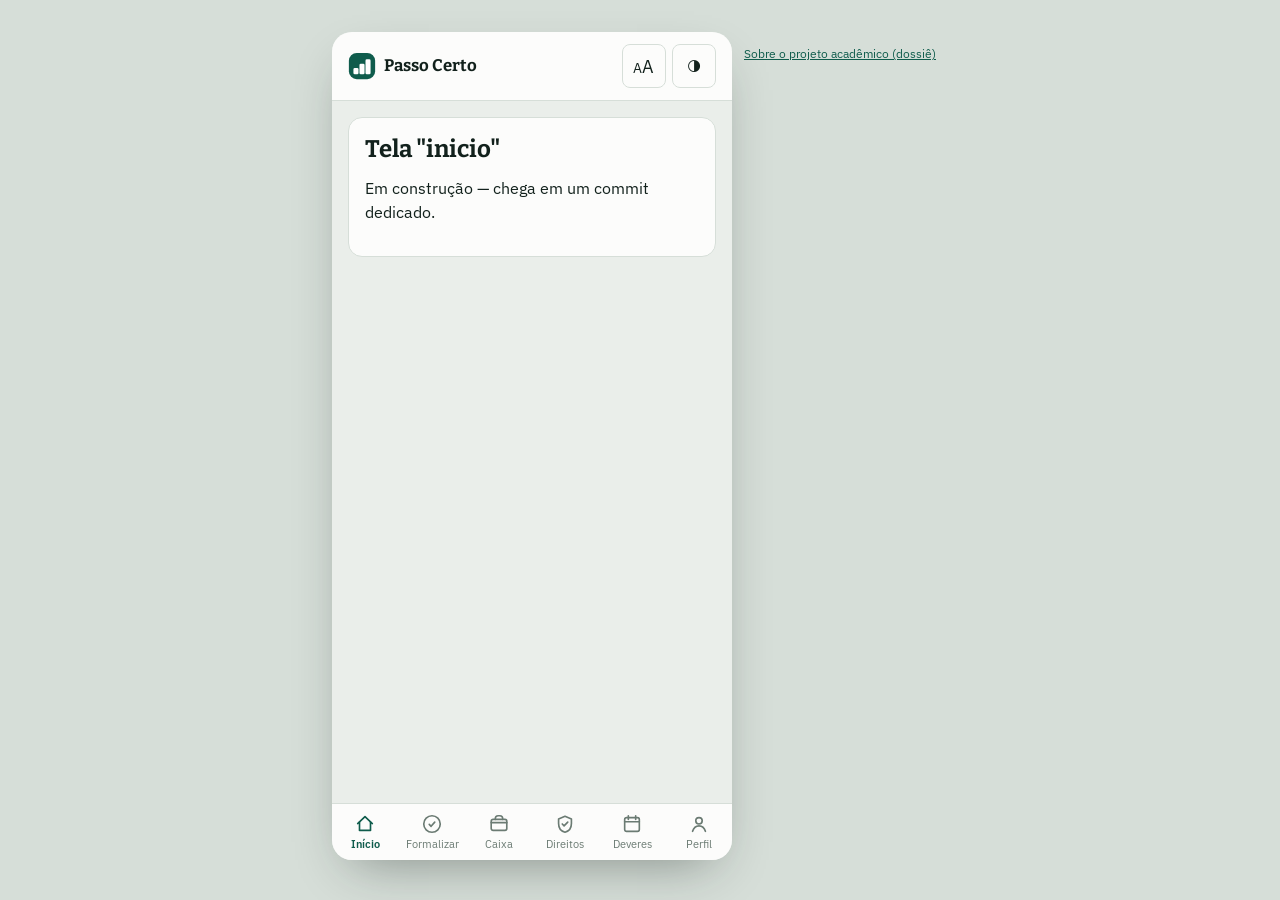
==== index.html @ ead6378f "Shell do app: navegação por abas, tema, acessibilidade base index.html define a moldura (mobile-firs" ====
<!doctype html>
<html lang="pt-BR">
<head>
  <meta charset="utf-8">
  <meta name="viewport" content="width=device-width, initial-scale=1, viewport-fit=cover">
  <title>Passo Certo — decida, registre e mantenha seu MEI em dia</title>
  <meta name="description" content="O Passo Certo ajuda quem trabalha por conta própria a decidir se vale a pena virar MEI, a se organizar para isso e a não perder prazos nem direitos.">
  <meta name="theme-color" content="#0F5C4C">
  <link rel="icon" href="logo.svg" type="image/svg+xml">
  <link rel="apple-touch-icon" href="icons/icon-192.png">
  <link rel="preconnect" href="https://fonts.googleapis.com">
  <link rel="preconnect" href="https://fonts.gstatic.com" crossorigin>
  <link href="https://fonts.googleapis.com/css2?family=Bitter:wght@600;700&family=IBM+Plex+Sans:wght@400;500;600&family=IBM+Plex+Mono:wght@400;500&display=swap" rel="stylesheet">
  <link rel="stylesheet" href="css/tokens.css">
  <link rel="stylesheet" href="css/styles.css">
</head>
<body>
  <a class="pular-link" href="#conteudo">Pular para o conteúdo</a>

  <div id="app">
    <header class="topo-app">
      <div class="topo-app__marca">
        <img src="logo.svg" width="28" height="28" alt="" aria-hidden="true">
        <span>Passo Certo</span>
      </div>
      <div class="topo-app__controles" role="group" aria-label="Preferências de exibição">
        <button type="button" id="botao-letra-maior" class="botao-icone" aria-pressed="false">
          <span aria-hidden="true">A<span style="font-size:1.3em">A</span></span>
          <span class="sr-only">Aumentar letra</span>
        </button>
        <button type="button" id="botao-tema" class="botao-icone" aria-label="Alternar tema claro ou escuro">
          <span id="icone-tema" aria-hidden="true">🌗</span>
        </button>
      </div>
    </header>

    <main id="conteudo" tabindex="-1"></main>

    <nav class="nav-abas" id="nav-abas" aria-label="Navegação principal" hidden></nav>
  </div>

  <div id="regiao-toasts" class="regiao-toasts" aria-live="polite" aria-atomic="true"></div>

  <footer class="rodape-discreto">
    <a href="dossie.html">Sobre o projeto acadêmico (dossiê)</a>
  </footer>

  <script type="module" src="js/app.js"></script>
</body>
</html>
---- css/tokens.css ----
/* Tokens de cor e tipografia do Passo Certo.
   Paleta clara definida em :root; a escura é redefinida em dois lugares
   (prefers-color-scheme e [data-theme="dark"]) para que o sistema e a
   escolha manual do usuário funcionem em qualquer ordem. */

:root {
  --bg: #EAEEEA;
  --card: #FCFCFB;
  --ink: #12211C;
  --secondary: #3D4F47;
  --muted: #6B7B73;
  --line: #D6DED8;
  --brand: #0F5C4C;
  --brand-light: #DCEBE5;
  --amber: #B87A0E;
  --amber-bg: #FBEFDD;
  --critical: #A93F29;
  --critical-bg: #F7E4DF;
  --chart-1: #0E8F86;
  --chart-2: #C4622A;

  --focus-ring: #0F5C4C;
  --shadow-color: 150 20% 10%;

  --font-title: 'Bitter', Georgia, 'Times New Roman', serif;
  --font-body: 'IBM Plex Sans', system-ui, -apple-system, Segoe UI, Roboto, sans-serif;
  --font-mono: 'IBM Plex Mono', 'Courier New', monospace;

  --tap-min: 44px;
  --radius-sm: 8px;
  --radius-md: 14px;
  --radius-lg: 20px;

  color-scheme: light;
}

@media (prefers-color-scheme: dark) {
  :root:not([data-theme="light"]) {
    --bg: #0E1311;
    --card: #171E1B;
    --ink: #E7EEEA;
    --secondary: #A9BDB3;
    --muted: #7E9088;
    --line: #2A332E;
    --brand: #4FBF9F;
    --brand-light: #1B2E27;
    --amber: #E0A857;
    --amber-bg: #2E2410;
    --critical: #E08469;
    --critical-bg: #33201B;
    --chart-1: #1F9C89;
    --chart-2: #CE7A3A;
    --focus-ring: #4FBF9F;
    color-scheme: dark;
  }
}

:root[data-theme="dark"] {
  --bg: #0E1311;
  --card: #171E1B;
  --ink: #E7EEEA;
  --secondary: #A9BDB3;
  --muted: #7E9088;
  --line: #2A332E;
  --brand: #4FBF9F;
  --brand-light: #1B2E27;
  --amber: #E0A857;
  --amber-bg: #2E2410;
  --critical: #E08469;
  --critical-bg: #33201B;
  --chart-1: #1F9C89;
  --chart-2: #CE7A3A;
  --focus-ring: #4FBF9F;
  color-scheme: dark;
}

/* Alto contraste: opção explícita, independente do tema claro/escuro */
:root[data-contraste="alto"] {
  --line: var(--ink);
  --muted: var(--secondary);
}
---- css/styles.css ----
/* Passo Certo — layout e componentes. Tokens de cor/tipografia em tokens.css. */

* { box-sizing: border-box; }
html { -webkit-text-size-adjust: 100%; }

body {
  margin: 0;
  min-height: 100vh;
  background: var(--bg);
  color: var(--ink);
  font-family: var(--font-body);
  font-size: 16px;
  line-height: 1.5;
}

/* Controle "letra maior": amplia a raiz inteira, não só um texto isolado. */
html.texto-grande { font-size: 19px; }

h1, h2, h3, h4 {
  font-family: var(--font-title);
  line-height: 1.25;
  margin: 0 0 0.5em;
}

p { margin: 0 0 1em; }

.numero, .valor, input[type="tel"], input[type="number"] {
  font-family: var(--font-mono);
  font-variant-numeric: tabular-nums;
}

button, input, select, textarea { font-family: inherit; font-size: 1rem; color: inherit; }

a { color: var(--brand); }

.sr-only {
  position: absolute;
  width: 1px; height: 1px;
  padding: 0; margin: -1px;
  overflow: hidden;
  clip: rect(0, 0, 0, 0);
  white-space: nowrap;
  border: 0;
}

.pular-link {
  position: absolute;
  left: 0.5rem; top: -3rem;
  background: var(--brand);
  color: #fff;
  padding: 0.75rem 1.25rem;
  border-radius: var(--radius-sm);
  z-index: 100;
  transition: top 0.15s ease;
}
.pular-link:focus { top: 0.5rem; }

:focus-visible {
  outline: 3px solid var(--focus-ring);
  outline-offset: 2px;
}

@media (prefers-reduced-motion: reduce) {
  *, *::before, *::after {
    animation-duration: 0.001ms !important;
    animation-iteration-count: 1 !important;
    transition-duration: 0.001ms !important;
    scroll-behavior: auto !important;
  }
}

/* -------- Moldura do app -------- */

#app {
  min-height: 100vh;
  display: flex;
  flex-direction: column;
  background: var(--bg);
}

@media (min-width: 640px) {
  body {
    display: flex;
    justify-content: center;
    padding-block: 2rem;
    background: var(--line);
  }
  #app {
    width: 400px;
    min-height: 780px;
    max-height: 92vh;
    border-radius: var(--radius-lg);
    box-shadow: 0 20px 50px -20px hsl(var(--shadow-color) / 0.45);
    overflow: hidden;
  }
}

.topo-app {
  display: flex;
  align-items: center;
  justify-content: space-between;
  gap: 0.5rem;
  padding: 0.75rem 1rem;
  background: var(--card);
  border-bottom: 1px solid var(--line);
  flex: 0 0 auto;
}

.topo-app__marca {
  display: flex;
  align-items: center;
  gap: 0.5rem;
  font-family: var(--font-title);
  font-weight: 700;
  font-size: 1.05rem;
}

.topo-app__controles { display: flex; gap: 0.4rem; }

.botao-icone {
  min-width: var(--tap-min);
  min-height: var(--tap-min);
  display: inline-flex;
  align-items: center;
  justify-content: center;
  border: 1px solid var(--line);
  background: var(--card);
  border-radius: var(--radius-sm);
  cursor: pointer;
  font-size: 0.85rem;
}
.botao-icone[aria-pressed="true"] { background: var(--brand-light); border-color: var(--brand); color: var(--brand); }

#conteudo {
  flex: 1 1 auto;
  overflow-y: auto;
  padding: 1rem 1rem 1.5rem;
}
#conteudo:focus { outline: none; }

/* -------- Navegação por abas -------- */

.nav-abas {
  display: flex;
  border-top: 1px solid var(--line);
  background: var(--card);
  flex: 0 0 auto;
  padding-bottom: env(safe-area-inset-bottom, 0);
}
.nav-abas__item {
  flex: 1 1 0;
  min-height: 56px;
  display: flex;
  flex-direction: column;
  align-items: center;
  justify-content: center;
  gap: 0.15rem;
  background: none;
  border: none;
  color: var(--muted);
  font-size: 0.7rem;
  cursor: pointer;
  padding: 0.35rem 0.1rem;
}
.nav-abas__item svg { width: 22px; height: 22px; }
.nav-abas__item[aria-current="page"] { color: var(--brand); font-weight: 600; }

/* -------- Componentes comuns -------- */

.cartao {
  background: var(--card);
  border: 1px solid var(--line);
  border-radius: var(--radius-md);
  padding: 1rem;
  margin-bottom: 1rem;
}

.botao {
  display: inline-flex;
  align-items: center;
  justify-content: center;
  gap: 0.5rem;
  min-height: var(--tap-min);
  padding: 0.65rem 1.2rem;
  border-radius: var(--radius-sm);
  border: 1px solid transparent;
  font-weight: 600;
  cursor: pointer;
  width: 100%;
}
.botao-primario { background: var(--brand); color: #fff; }
.botao-primario:hover { filter: brightness(1.05); }
.botao-secundario { background: var(--card); color: var(--brand); border-color: var(--brand); }
.botao-texto { background: none; border: none; color: var(--brand); font-weight: 600; width: auto; padding: 0.5rem; }
.botao-perigo { background: var(--critical-bg); color: var(--critical); border-color: var(--critical); }
.botao:disabled { opacity: 0.5; cursor: not-allowed; }

.campo { margin-bottom: 1rem; }
.campo label {
  display: block;
  font-weight: 600;
  margin-bottom: 0.35rem;
  font-size: 0.9rem;
}
.campo input, .campo select, .campo textarea {
  width: 100%;
  min-height: var(--tap-min);
  padding: 0.6rem 0.75rem;
  border: 1px solid var(--line);
  border-radius: var(--radius-sm);
  background: var(--card);
  color: var(--ink);
}
.campo input:focus, .campo select:focus, .campo textarea:focus { border-color: var(--brand); }
.campo .ajuda { font-size: 0.82rem; color: var(--muted); margin-top: 0.3rem; }

.selo {
  display: inline-flex;
  align-items: center;
  gap: 0.3rem;
  font-size: 0.78rem;
  font-weight: 600;
  padding: 0.2rem 0.55rem;
  border-radius: 999px;
}
.selo-brand { background: var(--brand-light); color: var(--brand); }
.selo-amber { background: var(--amber-bg); color: var(--amber); }
.selo-critico { background: var(--critical-bg); color: var(--critical); }

.microlicao {
  border-left: 3px solid var(--brand);
  background: var(--brand-light);
  border-radius: 0 var(--radius-sm) var(--radius-sm) 0;
  padding: 0.6rem 0.8rem;
  font-size: 0.85rem;
  color: var(--secondary);
  margin: 0.5rem 0 1rem;
}

.estado-vazio {
  text-align: center;
  padding: 2rem 1rem;
  color: var(--muted);
}
.estado-vazio h3 { color: var(--ink); }

.progresso-linha {
  height: 8px;
  border-radius: 999px;
  background: var(--line);
  overflow: hidden;
}
.progresso-linha__preenchido {
  height: 100%;
  background: var(--brand);
  border-radius: 999px;
  transition: width 0.3s ease;
}

/* -------- Toasts -------- */

.regiao-toasts {
  position: fixed;
  left: 50%;
  bottom: 1rem;
  transform: translateX(-50%);
  width: min(360px, calc(100vw - 2rem));
  display: flex;
  flex-direction: column;
  gap: 0.5rem;
  z-index: 200;
}
.toast {
  background: var(--ink);
  color: var(--bg);
  border-radius: var(--radius-sm);
  padding: 0.75rem 1rem;
  display: flex;
  align-items: center;
  justify-content: space-between;
  gap: 0.75rem;
  font-size: 0.9rem;
  box-shadow: 0 10px 25px -10px hsl(var(--shadow-color) / 0.5);
  animation: toast-entra 0.2s ease;
}
@keyframes toast-entra {
  from { opacity: 0; transform: translateY(8px); }
  to { opacity: 1; transform: translateY(0); }
}
.toast button {
  background: none;
  border: none;
  color: var(--chart-2);
  font-weight: 700;
  cursor: pointer;
  min-height: var(--tap-min);
  padding: 0 0.5rem;
}

.rodape-discreto {
  text-align: center;
  font-size: 0.78rem;
  padding: 0.75rem;
  color: var(--muted);
}
@media (max-width: 640px) {
  .rodape-discreto { display: none; }
}

.linha-confianca {
  font-size: 0.8rem;
  color: var(--muted);
  text-align: center;
}

.tabela-comparativa {
  width: 100%;
  border-collapse: collapse;
  font-size: 0.85rem;
}
.tabela-comparativa th, .tabela-comparativa td {
  border: 1px solid var(--line);
  padding: 0.5rem;
  text-align: left;
  vertical-align: top;
}
.tabela-comparativa th { background: var(--brand-light); color: var(--brand); }

.grade-12-meses {
  display: grid;
  grid-template-columns: repeat(3, 1fr);
  gap: 0.5rem;
}
.mes-celula {
  border: 1px solid var(--line);
  border-radius: var(--radius-sm);
  padding: 0.5rem;
  text-align: center;
  font-size: 0.78rem;
}
.mes-celula.pago { border-color: var(--brand); background: var(--brand-light); }
.mes-celula.atrasado { border-color: var(--critical); background: var(--critical-bg); }
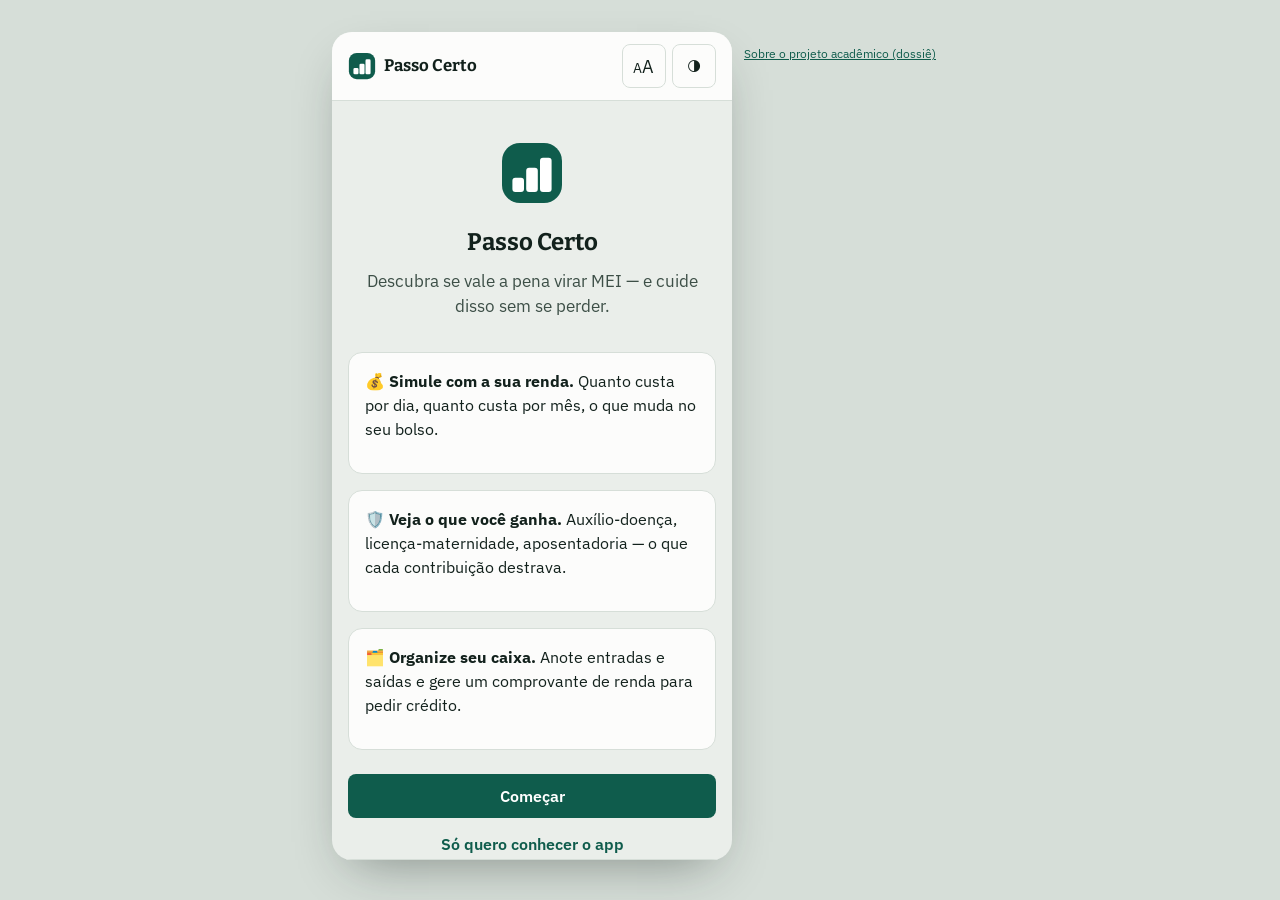
==== commit 362a4fb0: "Adiciona PWA instalável com funcionamento offline manifest.json (ícones, cor de tema, modo standalon" ====
--- a/index.html
+++ b/index.html
@@ -8,6 +8,7 @@
   <meta name="theme-color" content="#0F5C4C">
   <link rel="icon" href="logo.svg" type="image/svg+xml">
   <link rel="apple-touch-icon" href="icons/icon-192.png">
+  <link rel="manifest" href="manifest.json">
   <link rel="preconnect" href="https://fonts.googleapis.com">
   <link rel="preconnect" href="https://fonts.gstatic.com" crossorigin>
   <link href="https://fonts.googleapis.com/css2?family=Bitter:wght@600;700&family=IBM+Plex+Sans:wght@400;500;600&family=IBM+Plex+Mono:wght@400;500&display=swap" rel="stylesheet">
--- a/css/styles.css
+++ b/css/styles.css
@@ -340,3 +340,73 @@
 }
 .mes-celula.pago { border-color: var(--brand); background: var(--brand-light); }
 .mes-celula.atrasado { border-color: var(--critical); background: var(--critical-bg); }
+
+/* -------- Modal simples (recibo, calculadora) -------- */
+
+.sobreposicao {
+  position: fixed;
+  inset: 0;
+  background: hsl(150 20% 8% / 0.55);
+  display: flex;
+  align-items: flex-end;
+  justify-content: center;
+  z-index: 300;
+}
+@media (min-width: 640px) {
+  .sobreposicao { align-items: center; }
+}
+.sobreposicao__caixa {
+  background: var(--card);
+  color: var(--ink);
+  width: 100%;
+  max-width: 420px;
+  max-height: 85vh;
+  overflow-y: auto;
+  border-radius: var(--radius-lg) var(--radius-lg) 0 0;
+  padding: 1.25rem;
+}
+@media (min-width: 640px) {
+  .sobreposicao__caixa { border-radius: var(--radius-lg); }
+}
+
+.lancamento-linha {
+  display: flex;
+  justify-content: space-between;
+  align-items: center;
+  gap: 0.5rem;
+  padding: 0.6rem 0;
+  border-bottom: 1px solid var(--line);
+}
+.lancamento-linha__acoes { display: flex; gap: 0.25rem; }
+
+/* -------- Comprovante de renda: só aparece na impressão -------- */
+
+#comprovante-overlay { display: none; }
+#comprovante-overlay.aberto {
+  display: block;
+  position: fixed;
+  inset: 0;
+  background: var(--bg);
+  z-index: 400;
+  overflow-y: auto;
+  padding: 1.5rem;
+}
+.comprovante-documento {
+  max-width: 640px;
+  margin: 0 auto;
+  background: var(--card);
+  border: 1px solid var(--line);
+  border-radius: var(--radius-md);
+  padding: 1.5rem;
+}
+.comprovante-documento table { width: 100%; border-collapse: collapse; margin: 1rem 0; }
+.comprovante-documento th, .comprovante-documento td { border: 1px solid var(--line); padding: 0.4rem 0.6rem; text-align: right; }
+.comprovante-documento th:first-child, .comprovante-documento td:first-child { text-align: left; }
+.assinatura-linha { border-top: 1px solid var(--ink); width: 260px; margin-top: 3rem; padding-top: 0.3rem; }
+
+@media print {
+  body * { visibility: hidden; }
+  #comprovante-overlay, #comprovante-overlay * { visibility: visible; }
+  #comprovante-overlay { position: absolute; inset: 0; padding: 0; }
+  #comprovante-overlay .nao-imprimir { display: none; }
+}
